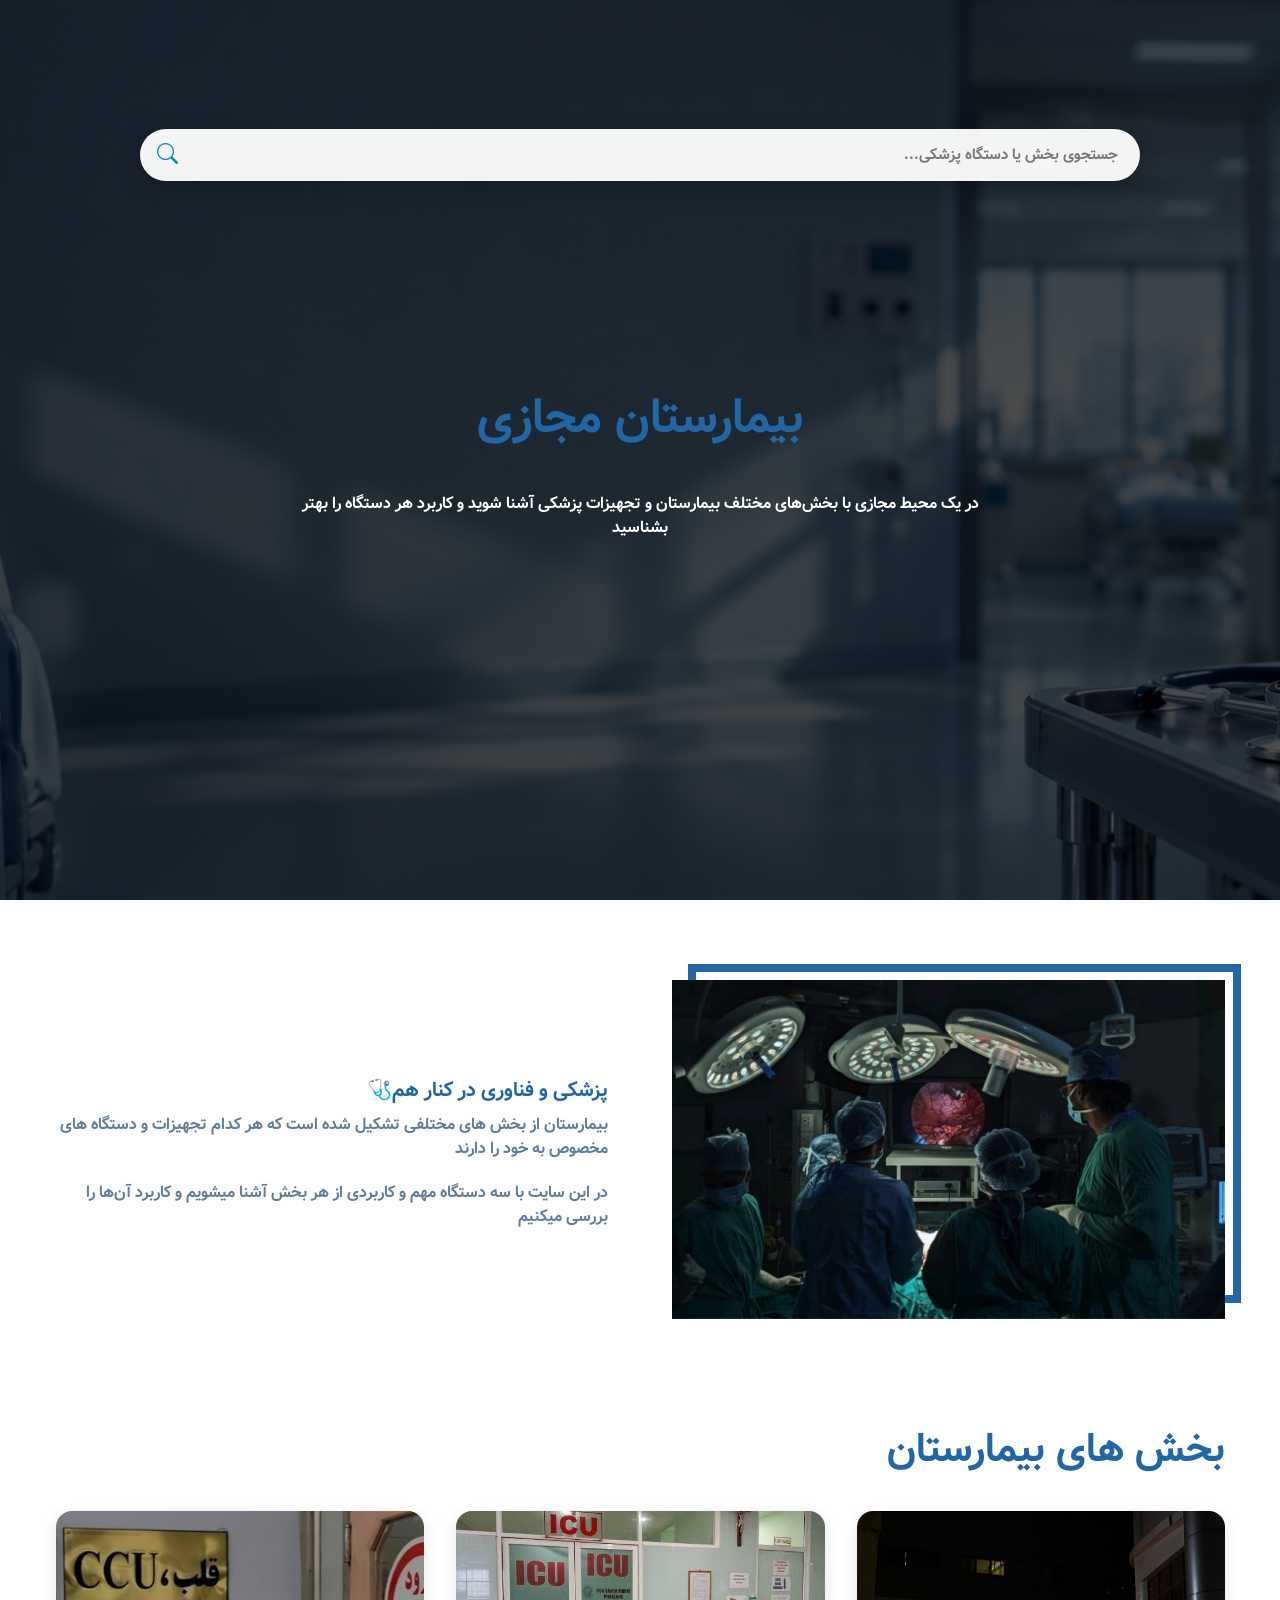
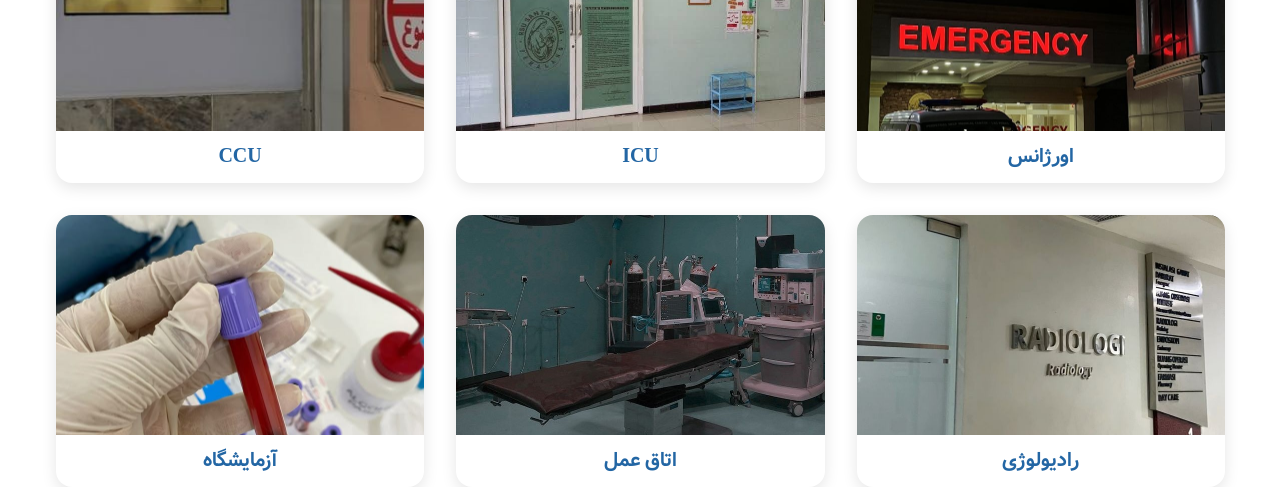
==== index.html @ af65c3aa "first commit" ====
<!DOCTYPE html>
<html lang="fa" dir="rtl">

<head>
    <meta charset="UTF-8">
    <meta http-equiv="X-UA-Compatible" content="IE-edge">
    <meta name="viewport" content="width=device-width, initial-scale=1.0">
    <title>mobina.io || flexbox tutorial</title>

    <!-- favicon -->

    <link rel="apple-touch-icon" sizes="180x180" href="./image/favicon/apple-touch-icon.png">

    <link rel="icon" type="image/png" sizes="32x32" href="./image/favicon/favicon-32x32.png">

    <link rel="icon" type="image/png" sizes="16x16" href="./image/favicon/favicon-16x16.png">

    <link rel="manifest" href="./image/favicon/site.webmanifest">


    <!--style css-->
    <link rel="stylesheet" href="./css/main.css">

    <!--bootstap-->

<link rel="stylesheet" href="https://cdn.jsdelivr.net/npm/bootstrap-icons@1.11.3/font/bootstrap-icons.min.css">

</head>

<body>

    <!-- header -->
    <!-- navbar -->

    <!-- hero -->
    <div class="hero">

        <!--search box-->

        <div class="search-box">
            <input
            type="text"
            class="search-input"
            placeholder="جستجوی بخش یا دستگاه پزشکی..."
            >

            <button class="search-btn" type="button">
                <i class="bi bi-search"></i>
            </button>
        </div>

        <div class="search-results"></div>

        <div class="hero-banner">
            <h1>بیمارستان مجازی</h1>
            <p>
                در یک محیط مجازی با بخش‌های مختلف بیمارستان و تجهیزات پزشکی آشنا شوید
                و کاربرد هر دستگاه را بهتر بشناسید
            </p>
        </div>

    </div>

    <!-- end of header -->


    <!-- about section -->
    <section class="section">

        <section class="section-center about-center">
            <ARTicle class="about-img">
                <img class="about-photo" src="./image/page1.jpg" alt="about-bme">
            </ARTicle>

            <article class="about-info">
                <h3>
                    پزشکی و فناوری در کنار هم🩺
                </h3>

                <p>
                    بیمارستان از بخش های مختلفی تشکیل شده است که هر کدام تجهیزات و دستگاه های مخصوص به خود را دارند
                </p>

                <p>
                    در این سایت با سه دستگاه مهم و کاربردی از هر بخش آشنا میشویم و کاربرد آن‌ها را بررسی میکنیم
                </p>
            </article>
        </section>


    </section>


    <!-- end about section -->

    <!-- section parts  -->

    <section>
        <section class="section-parts">
            <div class="section-center">
                <div class="section-title">
                    <h2>بخش های بیمارستان</h2>
                </div>

                <div class="parts-center">

                    <a href="./emergency/emergency.html" class="part-card">
                        <img src="./image/emergency.jpg" alt="emergency">
                        <h3>اورژانس</h3>
                    </a>

                    <a href="./icu/icu.html" class="part-card">
                        <img src="./image/icu.jpg" alt="icu">
                        <h3>ICU</h3>
                    </a>

                    <a href="./ccu/ccu.html" class="part-card">
                        <img src="./image/ccu.jpg" alt="ccu">
                        <h3>CCU</h3>
                    </a>

                    <a href="./radiology/radiology.html" class="part-card">
                        <img src="./image/radiology.jpg" alt="radiology">
                        <h3>رادیولوژی</h3>
                    </a>

                    <a href="./operating-room/operating-room.html" class="part-card">
                        <img src="./image/operating-room.jpg" alt="operatingroom">
                        <h3>اتاق عمل</h3>
                    </a>

                    <a href="./laboratory/laboratory.html" class="part-card">
                        <img src="./image/labratory.jpg" alt="laboratory">
                        <h3>آزمایشگاه</h3>
                    </a>

                </div>
            </div>
        </section>
    </section>

    <!-- end of section parts  -->

    <script src="js/app.js"></script>
</body>

</html>
---- css/main.css ----
/*================
fonts
================*/

@font-face {
    font-family: "vazir";
    src: url("../vazir/Farsi-Digits-Without-Latin/Vazir-Bold-FD-WOL.woff") format("woff2"),
        url("../vazir/Farsi-Digits-Without-Latin/Vazir-FD-WOL.woff") format("woff") url("../vazir/Farsi-Digits-Without-Latin/Vazir-FD-WOL.ttf") format("truetype")
}

/*=============
variable
=============
*/

:root {
    --clr-primary-1: #151b75;
    --clr-primary-2: #2563eb;
    --clr-primary-3: #38bdf8;
    --clr-grey-1: #2366a4;
    --clr-grey-2: #617d98;
    --clr-grey-3: #9eb2c7;
    --clr-grey-4: #f1f5f8;
    --clr-white: #fff;
    --ff-primary: "vazir", san-serif;
    --trasition: all 0.3 linear;
    --light-shadow: 0 5px 15px rgba(0, 0, 0, 0.1);
    --dark-shadow: 0 5px 15px rgba(0, 0, 0, 0.2);
}

/*
=============
global style
=============
*/

* {
    margin: 0;
    padding: 0;
    box-sizing: border-box;
}

body {
    font-family: var(--ff-primary);
    background: var(--clr-white);
    color: var(--clr-grey-1);
    line-height: 1.5;
    font-size: 0.875rem;
}

ul {
    list-style-type: none;
}

a {
    text-decoration: none;
}

img {
    width: 100%;
    display: block;
}

h1,
h2,
h3,
h4 {
    line-height: 1.25;
    margin-bottom: 0.75rem;
}

h1 {
    font-size: 3rem;
}

h2 {
    font-size: 2rem;
}

h3 {
    font-size: 1.25rem;
}

h4 {
    font-size: 0.875rem;
}

p {
    margin-bottom: 1.25rem;
    color: var(--clr-grey-2);
}

@media screen and (min-width: 800px) {
    h1 {
        font-size: 3rem;
    }

    h2 {
        font-size: 2.5rem;
    }

    h3 {
        font-size: 1.75;
    }

    h4 {
        font-size: 1rem;
    }

    body {
        font-size: 1rem;
    }

    h1,
    h2,
    h3,
    h4 {
        line-height: 1;
    }
}

.btn {
    background: var(--clr-primary-2);
    color: var(--clr-white);
    padding: 0.375rem 0.75rem;
    display: inline-block;
    transition: var(--trasition);
    font-size: 0.875rem;
    border: 2px solid transparent;
    cursor: pointer;
    box-shadow: 0 1px 3px rgba(0, 0, 0, 0.2);
}

.btn:hover {
    color: var(--clr-primary-1);
    background: var(--clr-primary-3);
}

.section {
    padding: 5rem 0;
}


.section-center {
    width: 90vw;
    margin: 0 auto;

}

@media screen and (min-width: 992px) {
    .section-center {
        width: 95vw;
        max-width: 1170px;
    }
}

/*
===================
hero
===================
*/



.hero {
    min-height: 100vh;
    background-color: var(--clr-primary-1);
    display: flex;
    justify-content: center;
    align-items: center;

}

.hero-banner {
    padding: 0 3rem;
    text-align: center;
}

.hero-banner h1 {
    margin-bottom: 3rem;
}

.hero-banner p {
    max-width: 35rem;
    color: var(--clr-white);
    margin-bottom: 2rem;
}

@media screen and (min-width: 768px) {
    .hero {
        background: linear-gradient(rgba(0, 0, 0, 0.7), rgba(0, 0, 0, 0.7)),
            url("../image/mainpage.png") center/cover no-repeat;
    }

    .hero-banner p {
        max-width: 45rem;
    }
}



/*
=============
hreo animation
=============
*/
@keyframes herotitle {
    from {
        opacity: 0;
        transform: translateY(30px);
    }

    to {
        opacity: 1;
        transform: translateY(0);
    }
}

@keyframes herotext {
    from {
        opacity: 0;
        transform: translateY(20px);
    }

    to {
        opacity: 1;
        transform: translateY(0);
    }
}

.hero-banner h1 {
animation: herotitle 1.2s ease-out;
}

.hero-banner p {
    animation: herotext 1s ease-out 0.4s both;
}

/*
=================
about
=================
*/

.about-img {
    margin-bottom: 2rem;
}

@media screen and (min-width:768px) {

    .about-center {
        display: flex;
        justify-content: space-between;
    }

    .about-img,
    .about-info {
        flex: 0 0 calc(50% - 2rem);
        align-self: center;
    }
}


@media screen and (min-width: 1170px) {
    .about-img {
        position: relative;
    }

    .about-img::before {
        content: "";
        border: 0.5rem solid var(--clr-grey-1);
        width: 100%;
        height: 100%;
        position: absolute;
        box-sizing: border-box;
        top: -1rem;
        right: -1rem;
        z-index: -1;
    }
}

/*
===============
parts section
===============
*/
.parts {
    background: var(--clr-grey-2);
}

.section-title {
    margin-bottom: 2.5rem;
}

.parts-center {
    display: flex;
    flex-direction: column;
    gap: 2rem;
}

.part-card {
    width: 100%;
    display: block;
    text-decoration: none;
    background: var(--clr-white);
    border-radius: 1rem;
    overflow: hidden;
    box-shadow: var(--light-shadow);
    transition: var(--trasition);
}

.part-card img {
    width: 100%;
    display: block;
    height: 220px;
    object-fit: cover;
}

.part-card h3 {
    color: var(--clr-grey-1);
    text-align: center;
    margin: 0;
    padding: 1rem;
}

/*
==============
tablet
==============
*/

@media screen and (min-width: 768px) {
    .parts-center {
        flex-direction: row;
        flex-wrap: wrap;
        gap: 2rem;
    }
}

.part-card {
    flex: 0 0 calc(50% - 1rem);
}

@media screen and (min-width: 992px) {
    .part-card {
        flex: 0 0 calc(33.33% - 1.35rem);
    }
}


/*
=================
emergency devices
=================
*/


.device-center {
    display: flex;
    flex-direction: column;
    gap: 2rem;
}



.device-card {
    width: 100%;
    display: flex;
    flex-direction: column;
    padding: 1rem;
    background-color: #fff;
    box-shadow: 0 5px 15px rgba(0, 0, 0, 0.1);
    border-radius: 0.5;
}

.device-card img {
    width: 100%;
    height: 250px;
    object-fit: cover;
    border-radius: 0.5rem;
}

.device-info {
    padding: 1rem 0;
    text-align: right;
}

.device-info h3 {
    margin-bottom: 1rem;
}

.device-info p {
    line-height: 2;
}

@media screen and (min-width:992px) {
    .device-card {
        margin-bottom: 3rem;
        flex-direction: row;
        align-items: center;
        gap: 2rem;
        padding: 1.25rem;
    }

    .device-card img {
        width: 35%;
        height: 250px;
        flex-shrink: 0;
    }


    .device-info {
        flex: 1;
    }
}

.device-cardfirst {
    margin-top: -1rem;
}

.title {
    text-align: center;
    margin-top: -2.5rem;
    margin-bottom: 2rem;
}

.title h1 {
    display: inline-block;
    padding: 0.8rem 2.5rem;
    border: 2px solid var(--clr-grey-1);
    border-radius: 0.5rem;
    font-size: 1.8rem;
}

@media screen and (min-width: 992px) {
    .title h1{
font-size: 2.5rem;
    }


.section-part {
    margin-left: 1.5rem;
    margin-right: 1.5rem;
}
}

/*
===========================
animation for device card
===========================
*/
.device-card {
    animation: deviceappear 0.8s ease-out both;
}

@keyframes deviceappear {
    from {
        opacity: 0;
    transform: translateY(35px);
    }

    to {
        opacity: 1;
        transform: translateY(0);
    }
}
 
.title {
    animation: titleappear 0.7s ease-out both;
}

@keyframes titleappear {
    from {
        opacity: 0;
    transform: translateY(-20px);
    }

    to {
        opacity: 1;
        transform: translateY(0);
    }
}

.device-card:nth-of-type(2) {
    animation-delay: 0.2s;
}

.device-card:nth-of-type(3) {
    animation-delay: 0.4s;
}

.device-card:nth-of-type(4) {
    animation-delay: 0.6s;
}

/*
===============
search box
===============
*/

.search-box {
    width: 90%;
    max-width: 650px;
    height: 52px;

    display: flex;
    align-items: center;

    margin: 20px auto 35px;

    transform: translateY(-180px);

    background: rgba(255, 255, 255, 0.95);
    border-radius: 30px;

    box-shadow: 0 8px 25px rgba(0, 0, 0, 0.2);

    overflow: hidden;
}

.search-input {
    flex: 1;
    height: 100%;

    border: none;
    outline: none;

    padding: 0 22px;

    background: transparent;

    font-family: inherit;
    font-size: 15px;

    direction: rtl;
}

.search-input::placeholder {
    color: #777;
}

.search-btn {
    width: 55px;
    height: 55px;

    border: none;
    background: transparent;

    display: flex;
    align-items: center;
    justify-content: center;

    color: #168aad;
    font-size: 21px;

    cursor: pointer;

    transition: 0.3s;
}

.search-btn:hover {
    transform: scale(1.15);
}

@media screen and (min-width: 768px) {
    .search-box {
        width: 80%;
        max-width: 1000px;
        margin: -20px auto 35px;
    }
}

.hero {
    display: flex;
    flex-direction: column;
}

.search-results {
    width: 90%;
    max-width: 650px;
    position: absolute;
    top: 90px;
  
    transform: translateY(-30%);
    z-index: 10;
    text-align: center;
    

}

.search-result {
    display: block;
    padding: 12px 18px;
    margin-bottom: 8px;
    background: rgba(255, 255, 255, 0.95);
    border-radius: 30px;
    text-decoration: none;
    color: #333;
}

.search-result h4 {
margin: 0 0 5px;
}

.search-result p {
    margin: 0;
    font-size: 13px;
}

@media screen and (min-width: 768px) {
    .search-results {
        width: 80%;
        max-width: 1000px;
    transform: translateY(10%);
    }
}
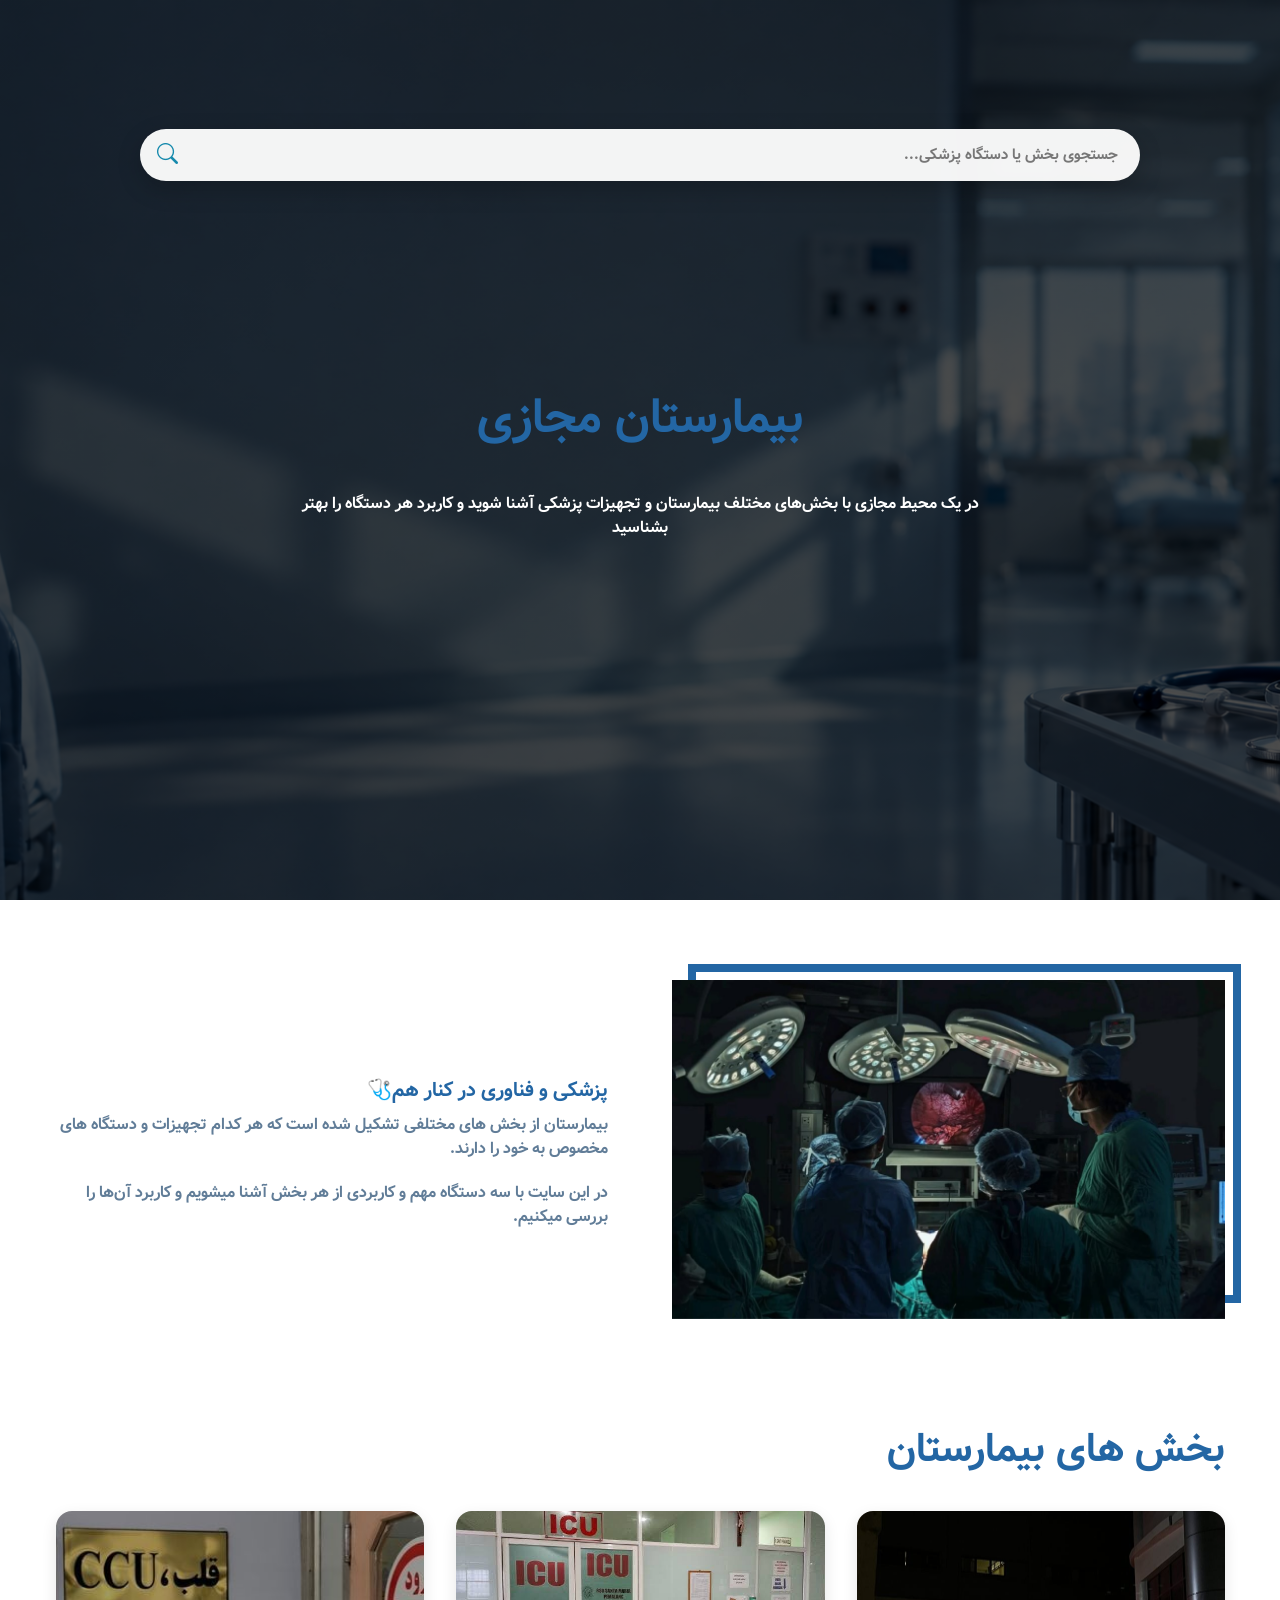
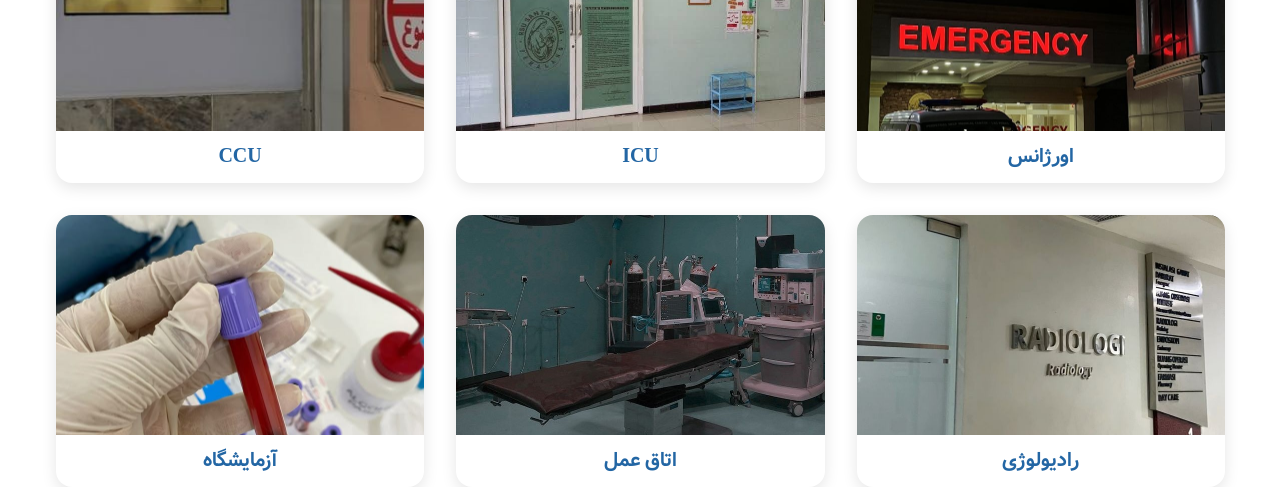
==== commit 3b2b3ca2: "update username" ====
--- a/index.html
+++ b/index.html
@@ -78,11 +78,11 @@
                 </h3>
 
                 <p>
-                    بیمارستان از بخش های مختلفی تشکیل شده است که هر کدام تجهیزات و دستگاه های مخصوص به خود را دارند
+                    بیمارستان از بخش های مختلفی تشکیل شده است که هر کدام تجهیزات و دستگاه های مخصوص به خود را دارند.
                 </p>
 
                 <p>
-                    در این سایت با سه دستگاه مهم و کاربردی از هر بخش آشنا میشویم و کاربرد آن‌ها را بررسی میکنیم
+                    در این سایت با سه دستگاه مهم و کاربردی از هر بخش آشنا میشویم و کاربرد آن‌ها را بررسی میکنیم.
                 </p>
             </article>
         </section>
--- a/css/main.css
+++ b/css/main.css
@@ -229,7 +229,7 @@
 }
 
 .hero-banner h1 {
-animation: herotitle 1.2s ease-out;
+    animation: herotitle 1.2s ease-out;
 }
 
 .hero-banner p {
@@ -433,15 +433,15 @@
 }
 
 @media screen and (min-width: 992px) {
-    .title h1{
-font-size: 2.5rem;
-    }
-
-
-.section-part {
-    margin-left: 1.5rem;
-    margin-right: 1.5rem;
-}
+    .title h1 {
+        font-size: 2.5rem;
+    }
+
+
+    .section-part {
+        margin-left: 1.5rem;
+        margin-right: 1.5rem;
+    }
 }
 
 /*
@@ -456,7 +456,7 @@
 @keyframes deviceappear {
     from {
         opacity: 0;
-    transform: translateY(35px);
+        transform: translateY(35px);
     }
 
     to {
@@ -464,7 +464,7 @@
         transform: translateY(0);
     }
 }
- 
+
 .title {
     animation: titleappear 0.7s ease-out both;
 }
@@ -472,7 +472,7 @@
 @keyframes titleappear {
     from {
         opacity: 0;
-    transform: translateY(-20px);
+        transform: translateY(-20px);
     }
 
     to {
@@ -581,11 +581,11 @@
     max-width: 650px;
     position: absolute;
     top: 90px;
-  
+
     transform: translateY(-30%);
     z-index: 10;
     text-align: center;
-    
+
 
 }
 
@@ -600,7 +600,7 @@
 }
 
 .search-result h4 {
-margin: 0 0 5px;
+    margin: 0 0 5px;
 }
 
 .search-result p {
@@ -612,6 +612,13 @@
     .search-results {
         width: 80%;
         max-width: 1000px;
-    transform: translateY(10%);
+        transform: translateY(10%);
+    }
+}
+
+
+@media (min-width: 375px) and (max-width: 400px) {
+    .search-box {
+        transform: translateY(-60px);
     }
 }
